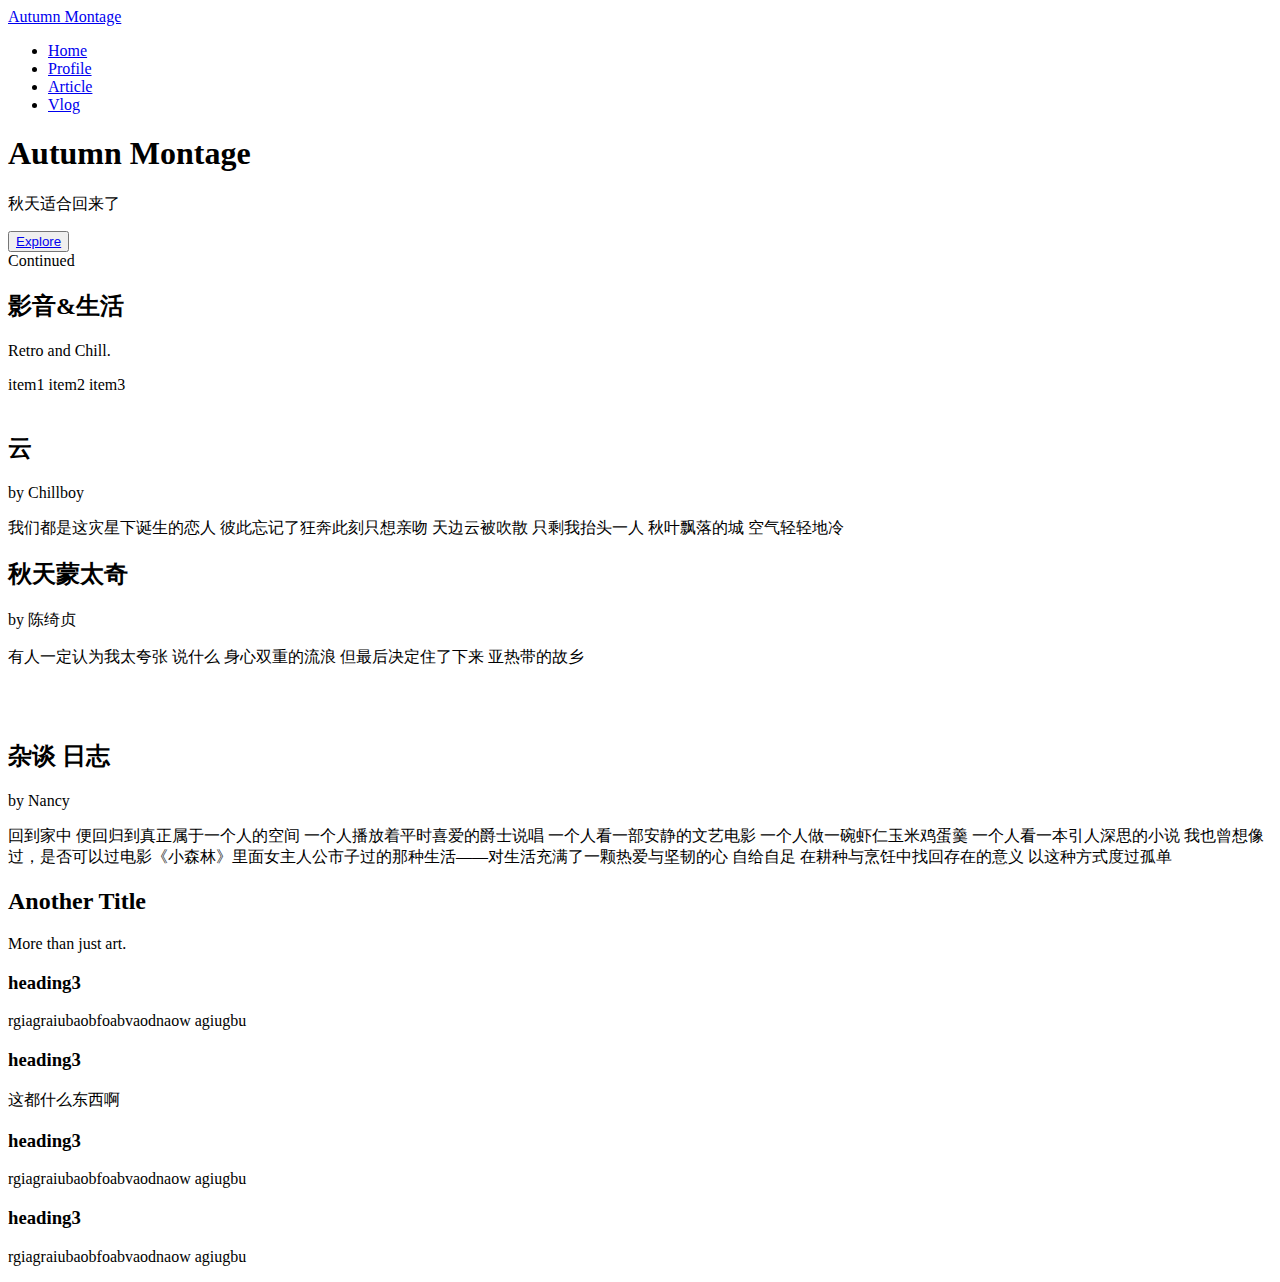
==== index.html @ 759fb3a3 "Add files via upload" ====
<!DOCTYPE html>
<html lang="en">
<head>
    <meta charset="UTF-8">
    <title>Nancy's Blog</title>
    <link rel="stylesheet" href="https://necolas.github.io/normalize.css/8.0.1/normalize.css">
    <link rel="stylesheet" href="css/main.css">

</head>
<body>
<header>
    <nav>
        <div class="logo"><a href="#">Autumn Montage</a></div>
        <ul>
            <li><a href="#" class="active">Home</a></li>
            <li><a href="#">Profile</a></li>
            <li><a href="#">Article</a></li>
            <li><a href="#">Vlog</a></li>

        </ul>

    </nav>
    <div id="banner">
        <div class="inner">
            <h1>Autumn Montage</h1>
            <p class="sub-heading">秋天适合回来了</p>
            <button><a href="http://mp.weixin.qq.com/mp/homepage?__biz=MzIyNTY3OTM2OA==&hid=1&sn=612f1a68f0b08efa92fd266baf75e84f&scene=18#wechat_redirect">Explore</a></button>
            <div class="more">
                Continued
            </div>
        </div>
    </div>

</header>
<div class = "content">
    <section class="green-section">
    <div class="wrapper">
        <div>
            <h2>影音&生活</h2>
            <div class="hr"></div>
            <p class="sub-heading">Retro and Chill.</p>
        </div>
        <div class="icon-group">
            <span class="icon">item1</span>
            <span class="icon">item2</span>
            <span class="icon">item3</span>
        </div>
    </div>
    </section>

    <section class="gray-section">
        <div class="article-preview">
            <div class="img-section">
                <img src="css/pictures/jazz.jpg" alt="">
            </div>
            <div class="text-section">
                <h2>云</h2>
                <div class="sub-heading">
                    by Chillboy
                </div>
                <p>
                    我们都是这灾星下诞生的恋人
                    彼此忘记了狂奔此刻只想亲吻
                    天边云被吹散 只剩我抬头一人
                    秋叶飘落的城 空气轻轻地冷
            </p>
            </div>
        </div>
        <div class="article-preview">
            <div class="text-section">
                <h2>秋天蒙太奇</h2>
                <div class="sub-heading">
                    by 陈绮贞
                </div>
                <p>有人一定认为我太夸张
                    说什么 身心双重的流浪
                    但最后决定住了下来
                    亚热带的故乡
                </p>
            </div>
            <div class="img-section">
                <img src="css/pictures/006.jpg" alt="">
            </div>
        </div>
        <div class="article-preview">
            <div class="img-section">
                <img src="css/pictures/littleforest.jpg" alt="">
            </div>
            <div class="text-section">
                <h2>杂谈 日志</h2>
                <div class="sub-heading">
                    by Nancy
                </div>
                <p>
                    回到家中 便回归到真正属于一个人的空间
                    一个人播放着平时喜爱的爵士说唱 一个人看一部安静的文艺电影
                    一个人做一碗虾仁玉米鸡蛋羹 一个人看一本引人深思的小说
                    我也曾想像过，是否可以过电影《小森林》里面女主人公市子过的那种生活——对生活充满了一颗热爱与坚韧的心
                    自给自足 在耕种与烹饪中找回存在的意义 以这种方式度过孤单
                </p>
            </div>
        </div>
    </section>
    <section class="purple-section">
        <div class="wrapper">
            <div class="heading-wrapper">
                <h2>Another Title</h2>
                <div class="hr">

                </div>
                <div class="sub-heading">
                    More than just art.
                </div>
                <div class="card-group clearfix">
                    <div class="card">
                        <h3>heading3</h3>
                        <p>rgiagraiubaobfoabvaodnaow agiugbu</p>
                    </div>
                    <div class="card">
                        <h3>heading3</h3>
                        <p>这都什么东西啊</p>
                    </div>
                    <div class="card">
                        <h3>heading3</h3>
                        <p>rgiagraiubaobfoabvaodnaow agiugbu</p>
                    </div>
                    <div class="card">
                        <h3>heading3</h3>
                        <p>rgiagraiubaobfoabvaodnaow agiugbu</p>
                    </div>
                </div>
            </div>
        </div>


    </section>


</div>
<footer>

</footer>
</body>
</html>
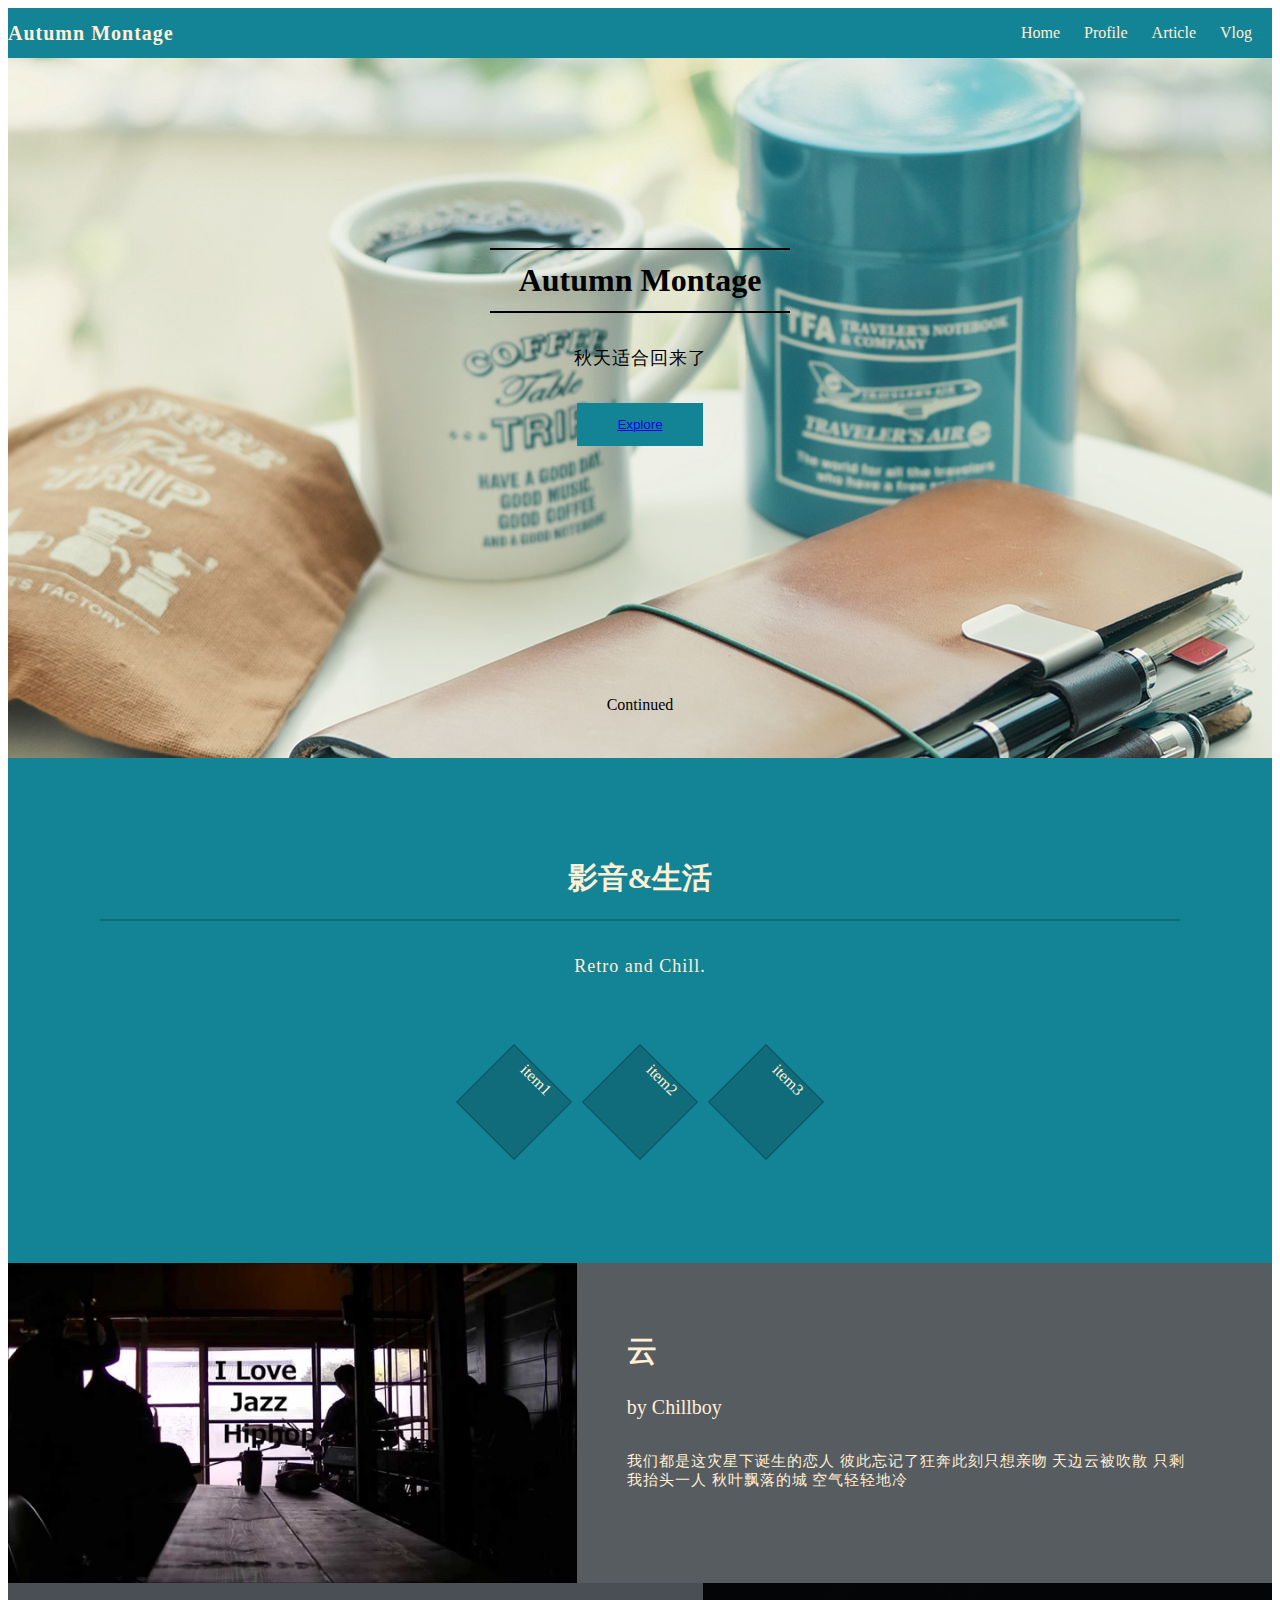
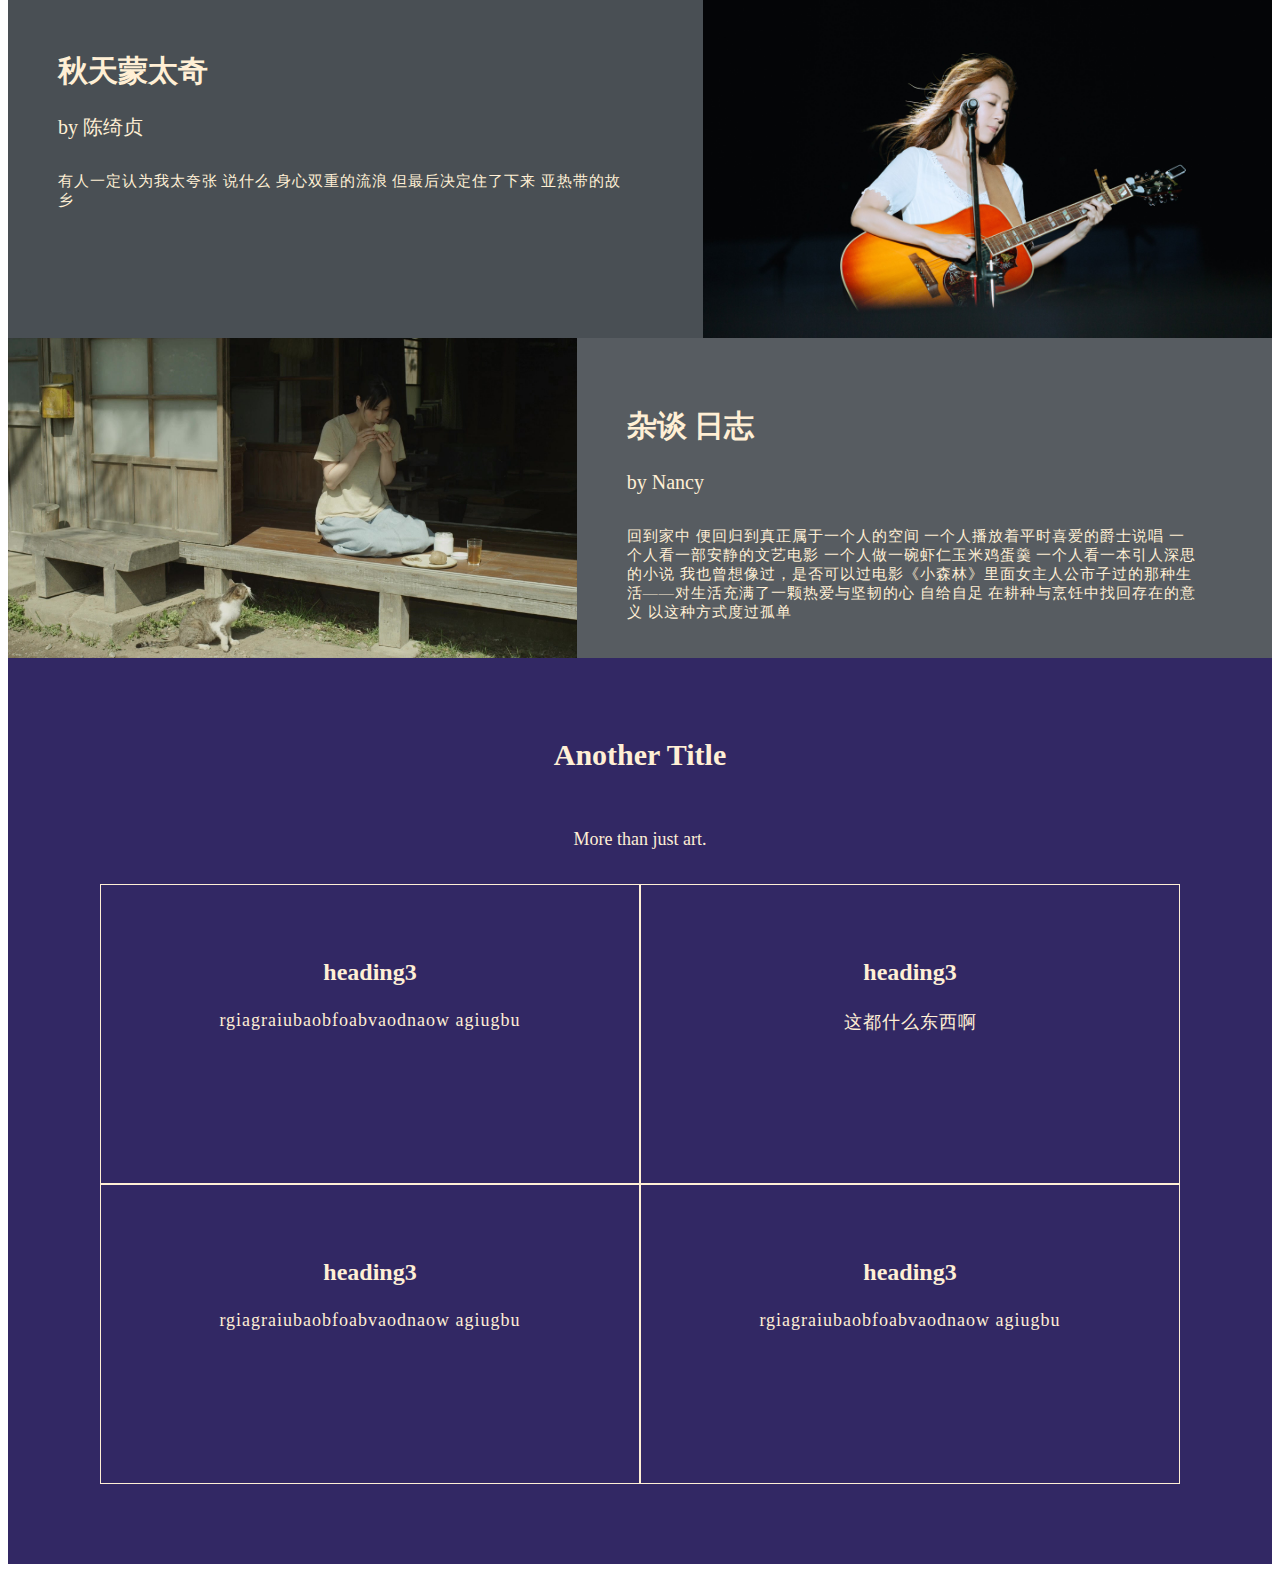
==== commit fd2cdaec: "Add files via upload" ====
--- a/index.html
+++ b/index.html
@@ -4,7 +4,7 @@
     <meta charset="UTF-8">
     <title>Nancy's Blog</title>
     <link rel="stylesheet" href="https://necolas.github.io/normalize.css/8.0.1/normalize.css">
-    <link rel="stylesheet" href="css/main.css">
+    <link rel="stylesheet" href="main.css">
 
 </head>
 <body>
@@ -51,7 +51,7 @@
     <section class="gray-section">
         <div class="article-preview">
             <div class="img-section">
-                <img src="css/pictures/jazz.jpg" alt="">
+                <img src="jazz.jpg" alt="">
             </div>
             <div class="text-section">
                 <h2>云</h2>
@@ -79,12 +79,12 @@
                 </p>
             </div>
             <div class="img-section">
-                <img src="css/pictures/006.jpg" alt="">
+                <img src="006.jpg" alt="">
             </div>
         </div>
         <div class="article-preview">
             <div class="img-section">
-                <img src="css/pictures/littleforest.jpg" alt="">
+                <img src="littleforest.jpg" alt="">
             </div>
             <div class="text-section">
                 <h2>杂谈 日志</h2>
--- a/main.css
+++ b/main.css
@@ -0,0 +1,216 @@
+.clearfix:after{
+    content: '';
+    display: block;
+    clear: both;
+}
+
+nav{
+    background: #138496;
+    height: 50px;
+}
+
+#banner{
+    background: url("pic1.jpg");
+    height: 700px;
+}
+
+nav ul{
+    list-style: none;
+    margin: 0;
+    float: right;
+}
+
+nav ul li, nav .logo
+{
+    display: inline-block;
+    line-height: 50px;
+    margin-right: 20px;
+
+}
+nav ul li a{
+    line-height: 50px;
+    text-decoration: none;
+    display: inline-block;
+    height: inherit;
+    color: papayawhip;
+}
+
+nav ul li.logo{
+    float: left;
+    padding: 20px;
+}
+
+#banner .inner{
+    max-width: 300px;
+    text-align: center;
+    margin: auto;
+    position: relative;
+    top: 190px;
+}
+
+#banner .inner h1, h2{
+    margin: 0;
+}
+button{
+    border: none;
+    background: #138496;
+    color: #b1dfbb;
+    padding: 10px;
+}
+
+#banner button{
+    padding: 14px 40px;
+
+}
+
+#banner .inner .more{
+    margin-top: 250px;
+}
+
+.sub-heading{
+    line-height: 30px;
+    margin: 30px 0;
+}
+
+.logo{
+    font-size: 20px;
+    font-weight: bold;
+    letter-spacing: 1px;
+}
+.logo a{
+    color: papayawhip;
+    text-decoration: none;
+}
+
+h1{
+   padding: 12px;
+    border-top: 2px solid black;
+    border-bottom: 2px solid black;
+}
+h2{
+    font-size: 30px;
+}
+h3{
+    font-size: 24px;
+
+}
+p{
+    font-size: 18px;
+    letter-spacing: 1px;
+}
+.hr{
+    width: 100%;
+    height: 2px;
+    margin: 20px auto;
+}
+
+.sub-heading{
+    font-size: 18px;
+
+}
+.green-section{
+    text-align: center;
+    background: #138496;
+    color: papayawhip;
+    padding: 100px 0;
+}
+
+.green-section .hr{
+    background: #106c7b;
+}
+
+.green-section .icon-group .icon{
+    display: inline-block;
+    width: 80px;
+    height: 80px;
+    background: #106c7b;
+    border: 1px solid #0c5460;
+    transform: rotate(45deg);
+    margin: 20px;
+
+}
+.icon-group{
+    margin-top: 60px;
+}
+.wrapper{
+    max-width: 1080px;
+    margin: 0 auto;
+}
+.gray-section{
+    background: #494f54;
+    color: papayawhip;
+}
+.gray-section .img-section{
+    width: 45%;
+
+}
+
+.img-section img{
+    width: 100%;
+}
+
+.gray-section .text-section{
+    width: 55%;
+}
+
+.article-preview > div{
+    float: left;
+    font-size: 0;
+}
+.article-preview:nth-child(odd){
+    background-color: rgba(255,255,255,0.08);
+}
+
+.article-preview:after{
+    content: '';
+    display: block;
+    clear: both;
+}
+.text-section{
+    position: relative;
+    top: 68px;
+    left: 50px;
+}
+
+.text-section h2{
+    margin-bottom: 20px;
+}
+.text-section .sub-heading{
+    font-size: 20px;
+    margin-top: 0;
+}
+
+.text-section p{
+    font-size: 15px;
+    letter-spacing: 1px;
+
+}
+
+.text-section > *{
+    max-width: 82%;
+                }
+
+.purple-section{
+    padding: 80px;
+    background: #322864;
+    color: papayawhip;
+}
+
+.purple-section .heading-wrapper{
+    text-align: center;
+}
+
+.purple-section .hr{
+    background: #322864;
+    width: 60%;
+}
+.card{
+    float: left;
+    width: 50%;
+    min-height: 300px;
+    padding: 50px;
+    -webkit-box-sizing: border-box;
+    -moz-box-sizing: border-box;
+    box-sizing: border-box;
+    border: 1px solid papayawhip;
+}
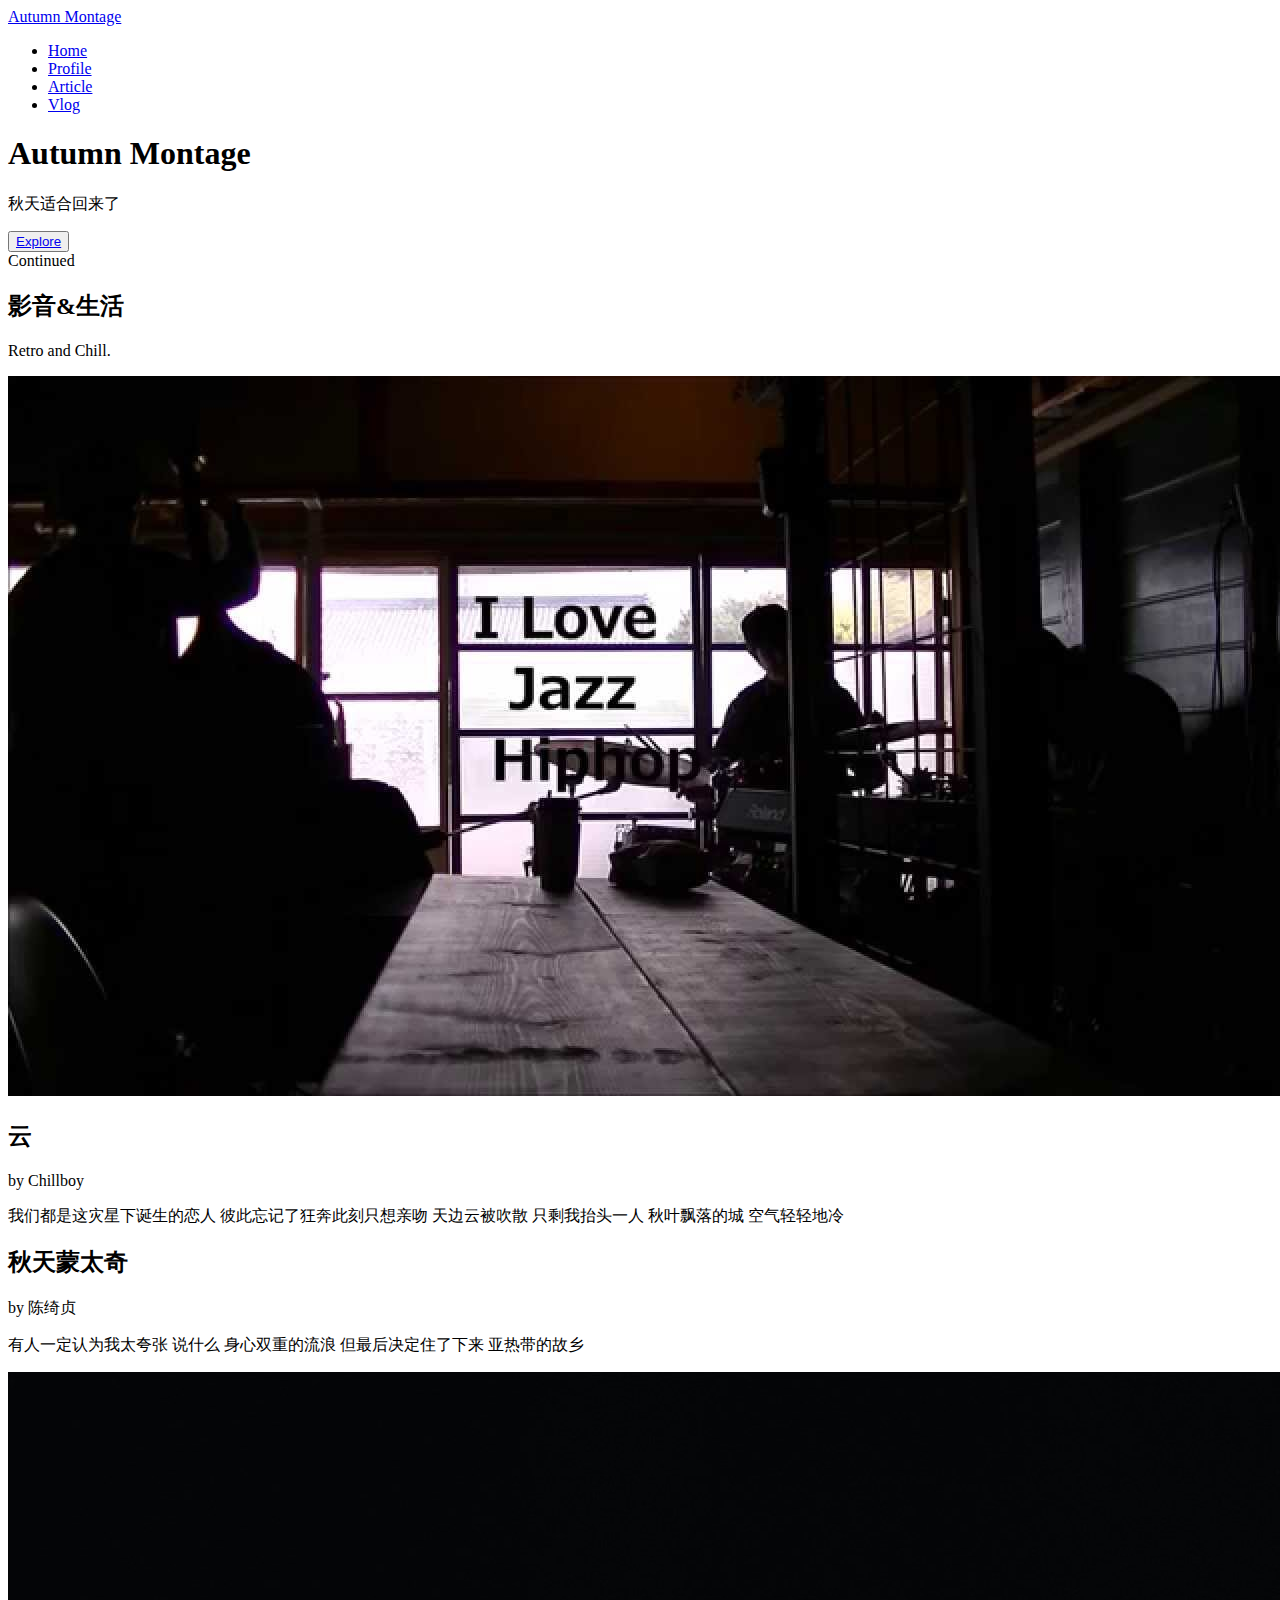
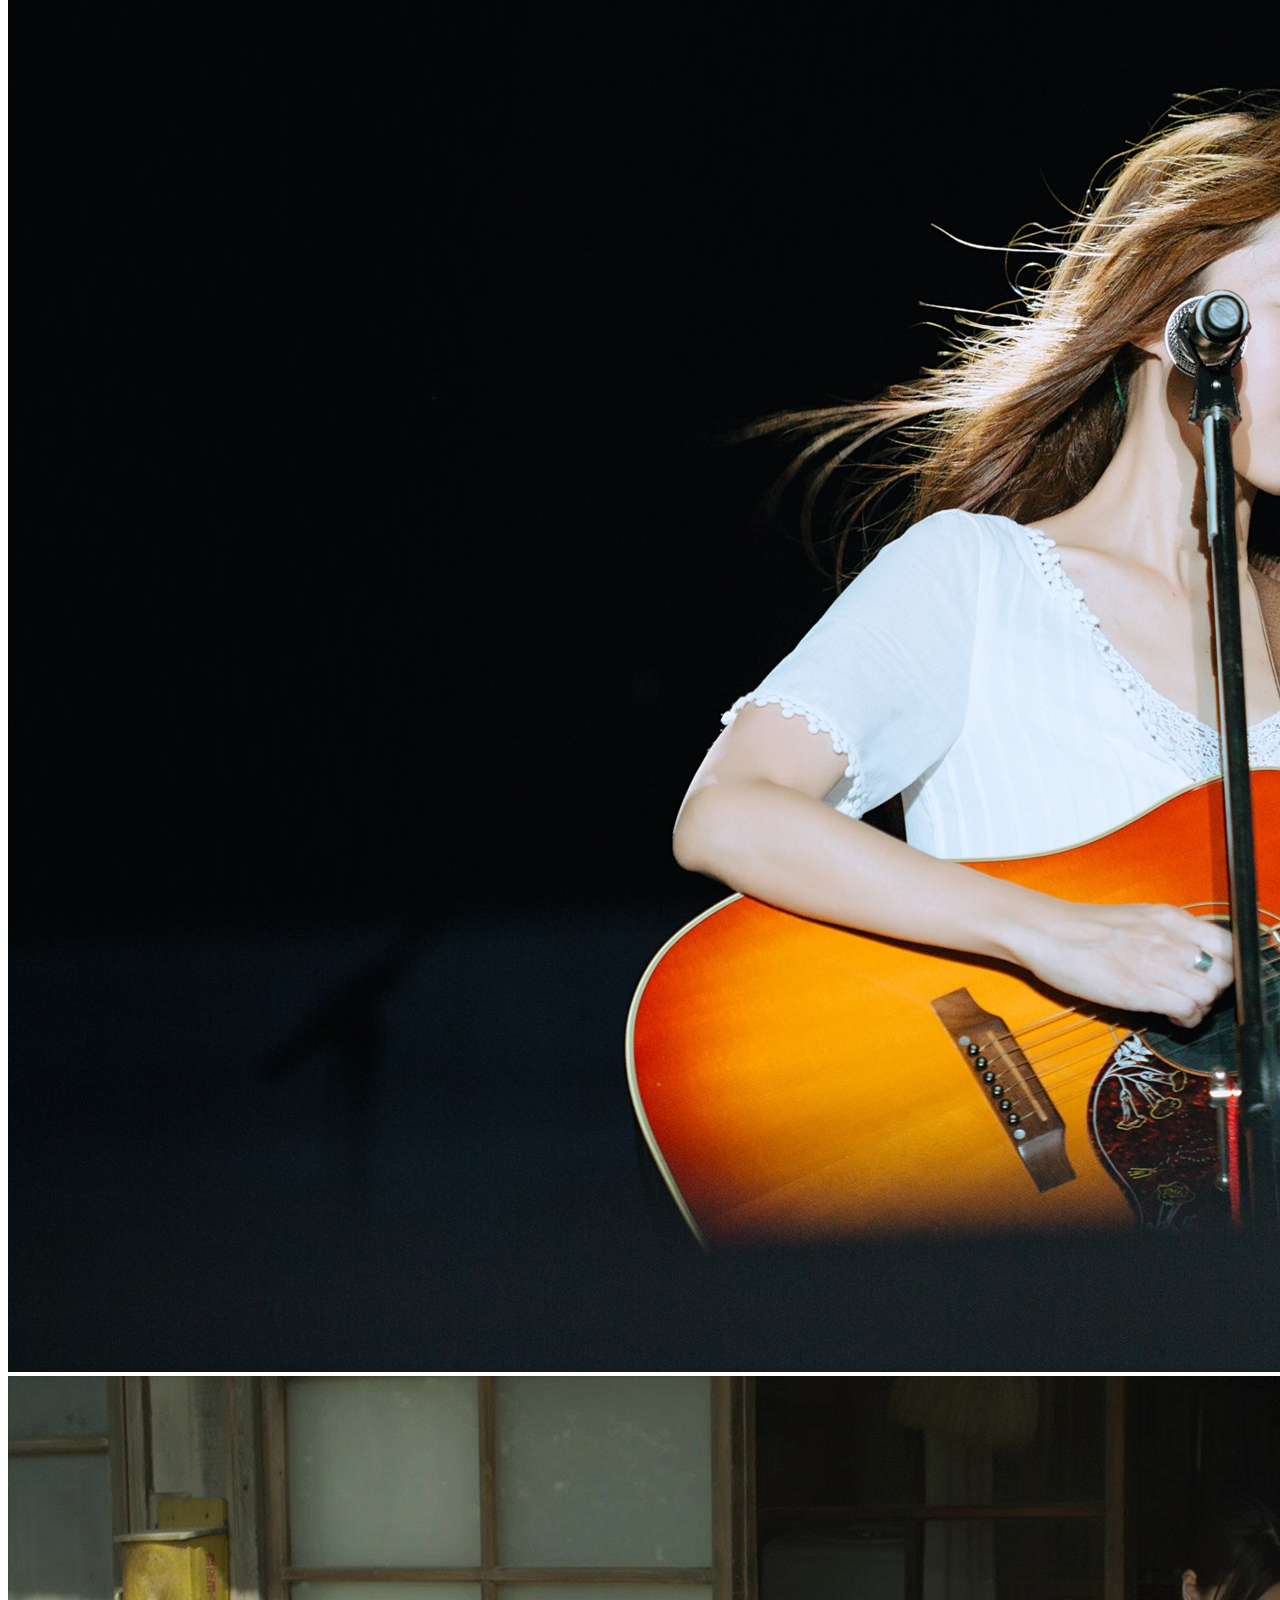
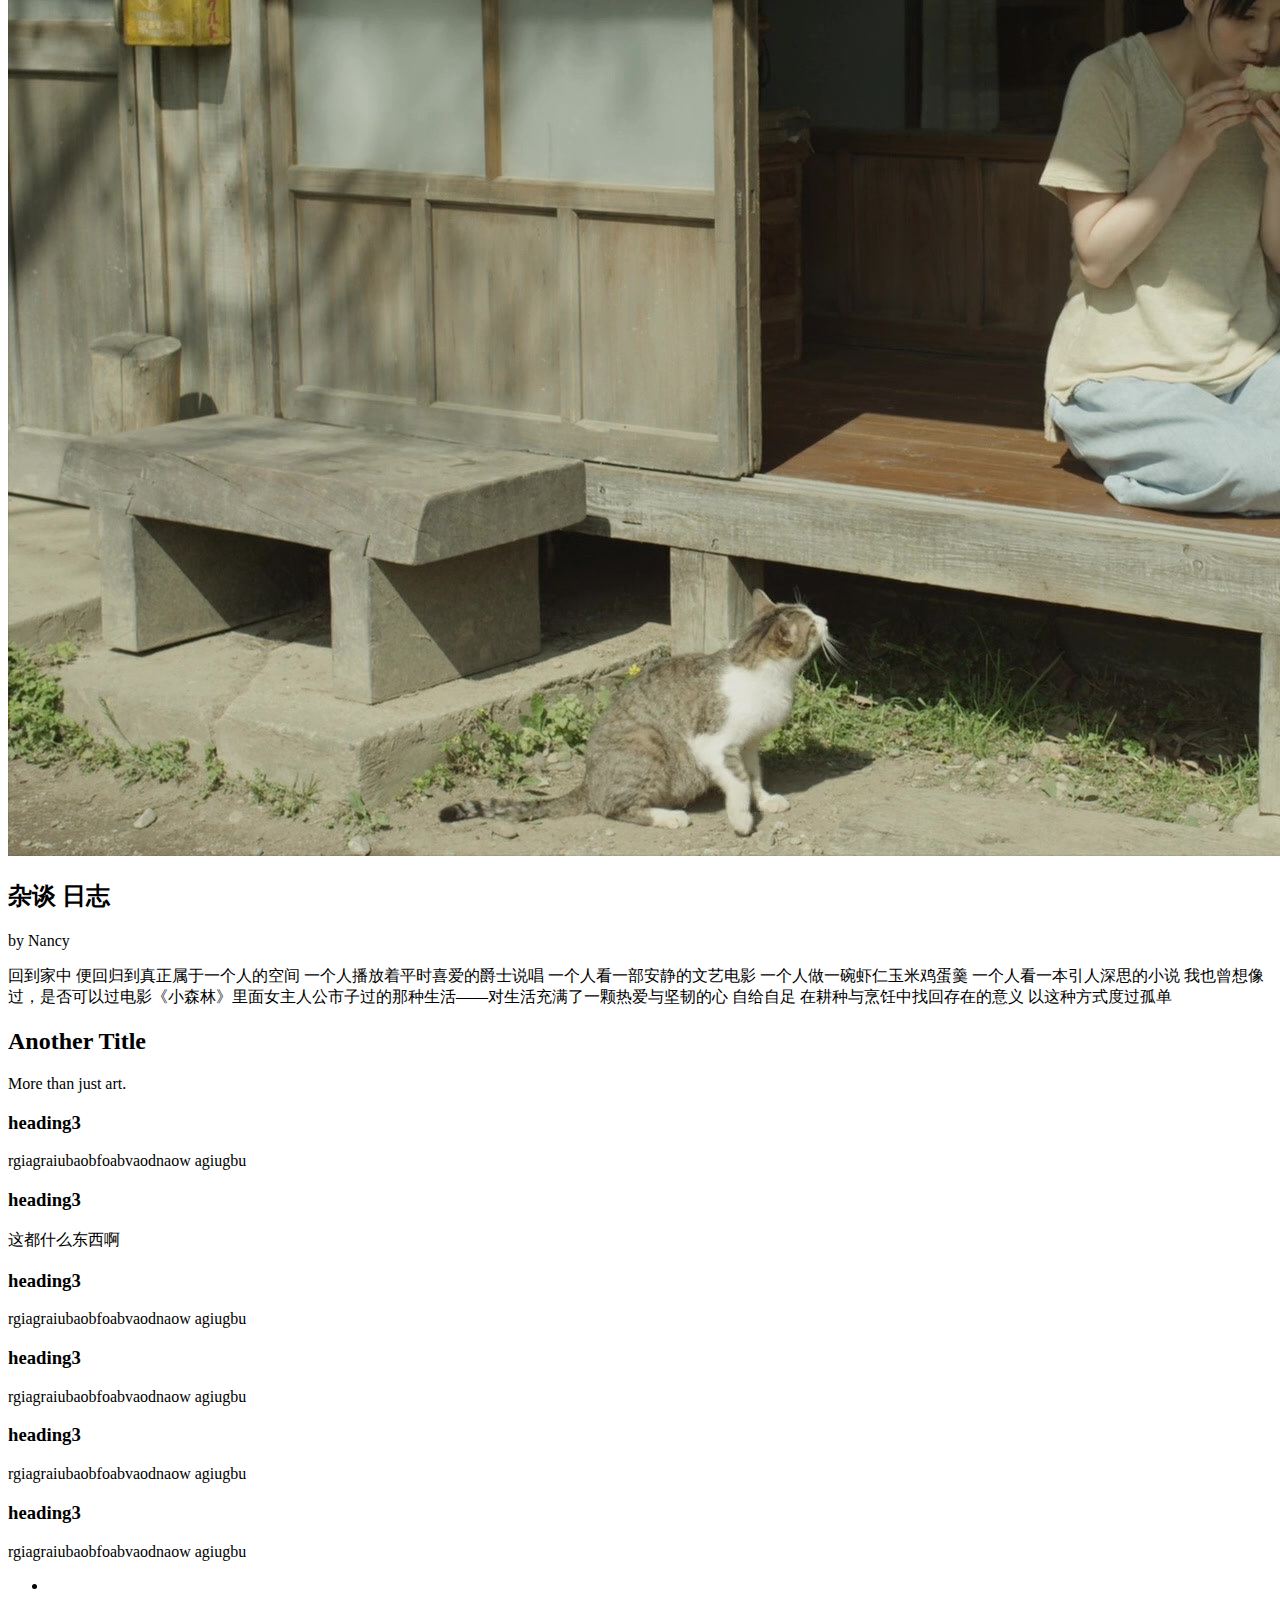
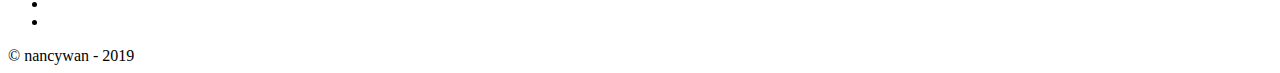
==== commit 0ec77f95: "Add files via upload" ====
--- a/index.html
+++ b/index.html
@@ -4,10 +4,11 @@
     <meta charset="UTF-8">
     <title>Nancy's Blog</title>
     <link rel="stylesheet" href="https://necolas.github.io/normalize.css/8.0.1/normalize.css">
-    <link rel="stylesheet" href="main.css">
-
+    <link rel="stylesheet" href="css/main.css">
+    <link rel="stylesheet" href="https://use.fontawesome.com/releases/v5.7.1/css/all.css" integrity="sha384-fnmOCqbTlWIlj8LyTjo7mOUStjsKC4pOpQbqyi7RrhN7udi9RwhKkMHpvLbHG9Sr" crossorigin="anonymous">
 </head>
 <body>
+<div class="main-wrapper">
 <header>
     <nav>
         <div class="logo"><a href="#">Autumn Montage</a></div>
@@ -28,6 +29,8 @@
             <div class="more">
                 Continued
             </div>
+            <span class="fas fa-angle-double-down"></span>
+
         </div>
     </div>
 
@@ -41,9 +44,9 @@
             <p class="sub-heading">Retro and Chill.</p>
         </div>
         <div class="icon-group">
-            <span class="icon">item1</span>
-            <span class="icon">item2</span>
-            <span class="icon">item3</span>
+            <span class="icon"><i class="fas fa-camera-retro"></i></span>
+            <span class="icon"><i class="fas fa-film"></i></span>
+            <span class="icon"><i class="fas fa-music"></i></span>
         </div>
     </div>
     </section>
@@ -128,6 +131,14 @@
                         <h3>heading3</h3>
                         <p>rgiagraiubaobfoabvaodnaow agiugbu</p>
                     </div>
+                    <div class="card">
+                        <h3>heading3</h3>
+                        <p>rgiagraiubaobfoabvaodnaow agiugbu</p>
+                    </div>
+                    <div class="card">
+                        <h3>heading3</h3>
+                        <p>rgiagraiubaobfoabvaodnaow agiugbu</p>
+                    </div>
                 </div>
             </div>
         </div>
@@ -138,7 +149,15 @@
 
 </div>
 <footer>
-
+    <ul class="share-group">
+        <li><i class="fas fa-camera-retro"></i></li><!-- this icon's 1) style prefix == fas and 2) icon name == igloo -->
+        <li><i class="fas fa-film"></i></li>
+        <li><i class="fas fa-music"></i></li>
+    </ul>
+    <div class="copyright">
+        &copy nancywan - 2019
+    </div>
 </footer>
+</div>
 </body>
 </html>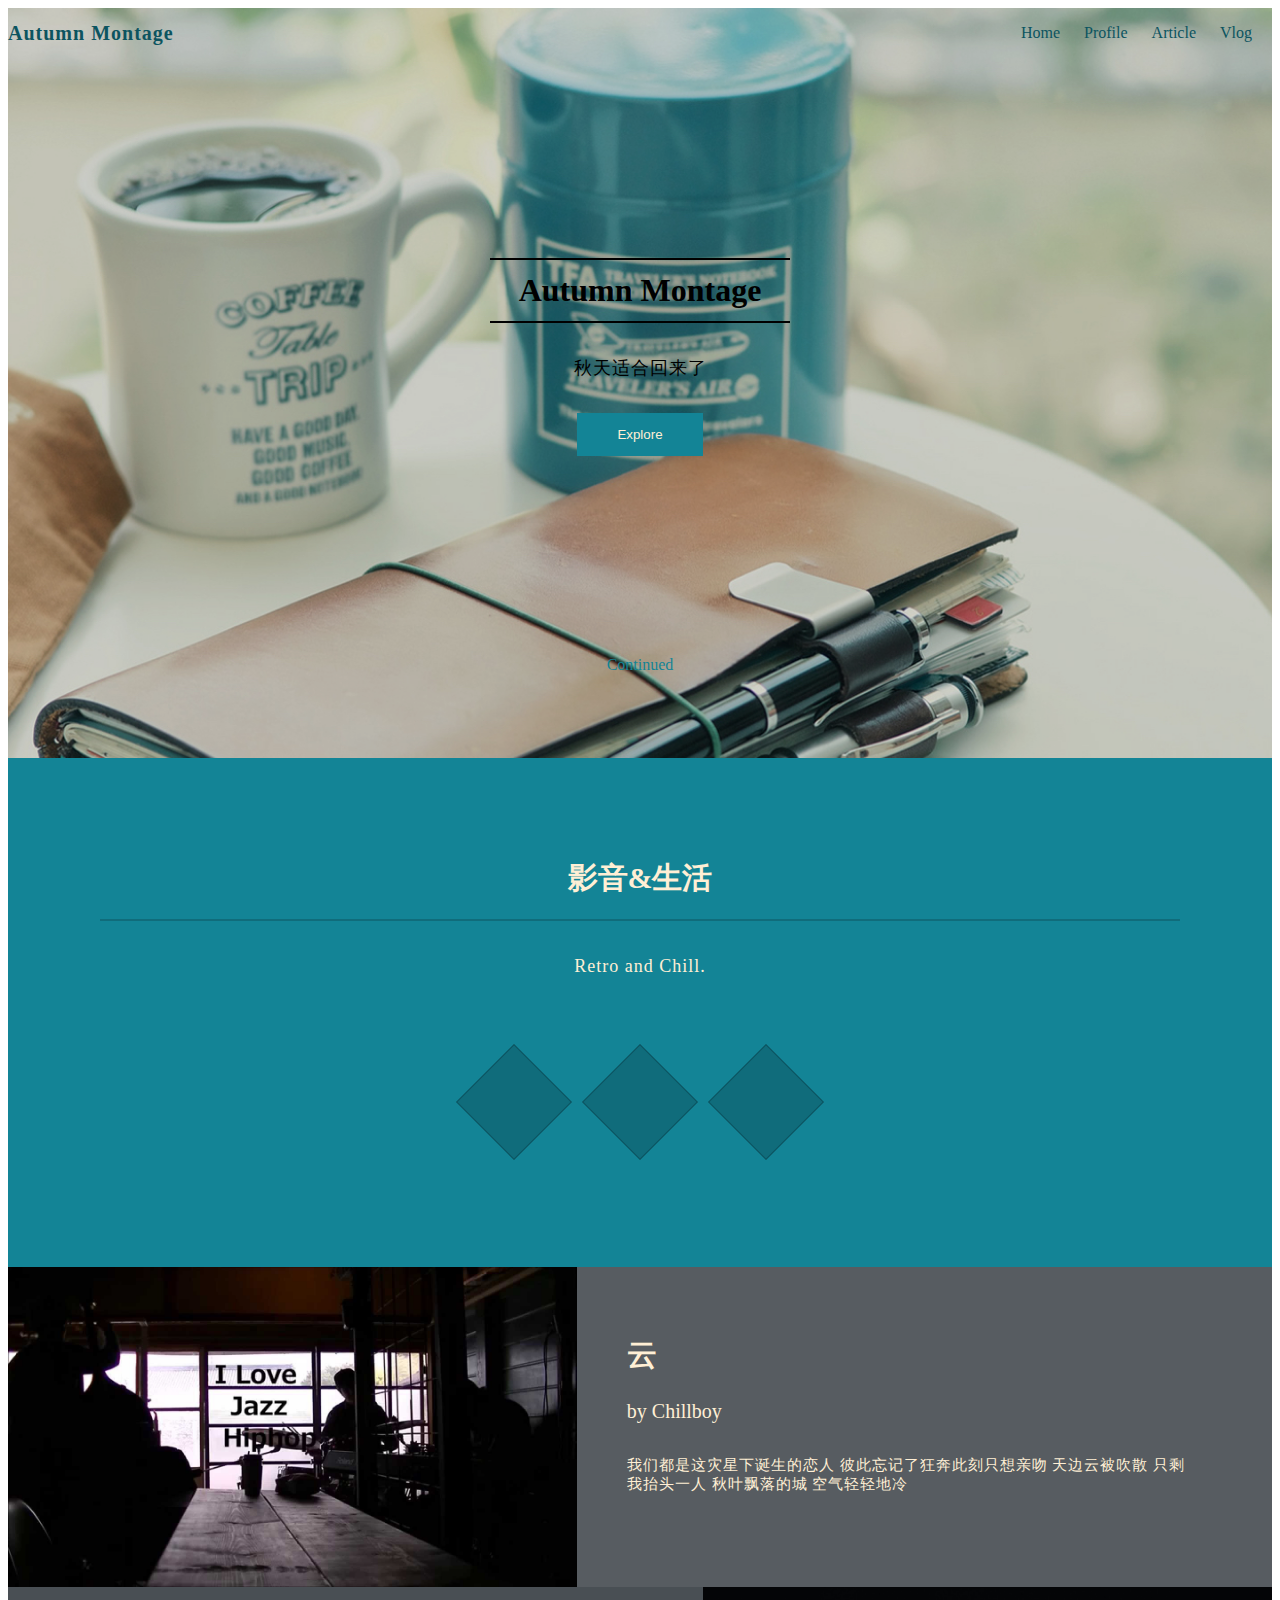
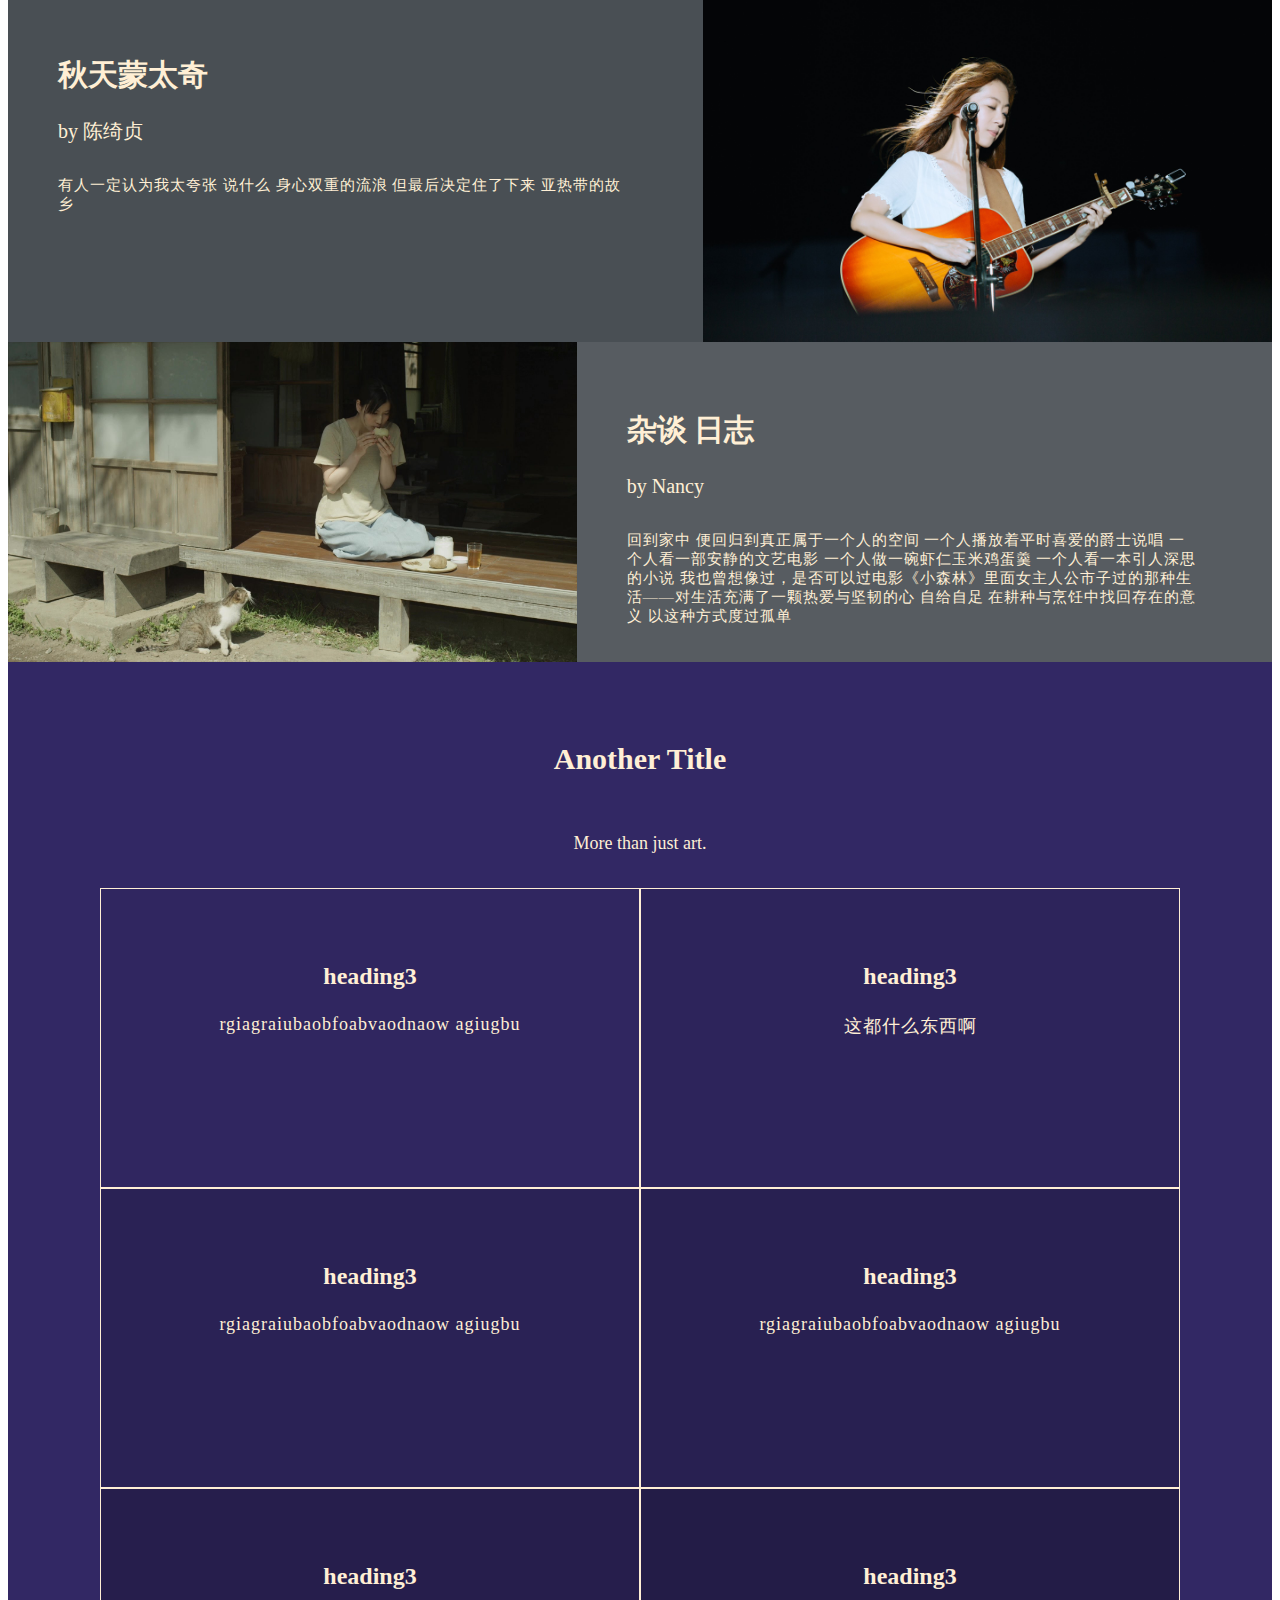
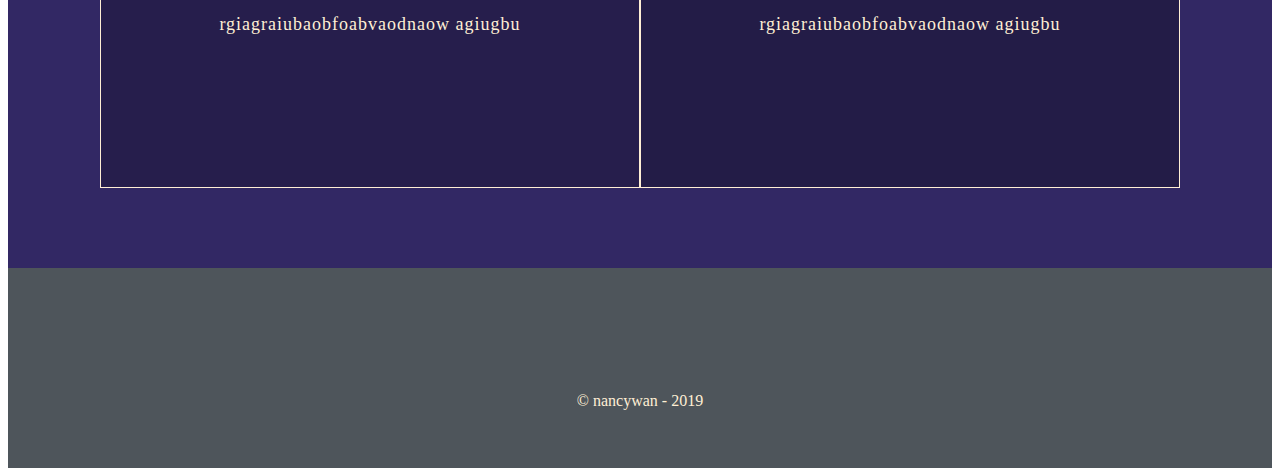
==== commit 4f0cfb40: "Add files via upload" ====
--- a/index.html
+++ b/index.html
@@ -4,7 +4,7 @@
     <meta charset="UTF-8">
     <title>Nancy's Blog</title>
     <link rel="stylesheet" href="https://necolas.github.io/normalize.css/8.0.1/normalize.css">
-    <link rel="stylesheet" href="css/main.css">
+    <link rel="stylesheet" href="main.css">
     <link rel="stylesheet" href="https://use.fontawesome.com/releases/v5.7.1/css/all.css" integrity="sha384-fnmOCqbTlWIlj8LyTjo7mOUStjsKC4pOpQbqyi7RrhN7udi9RwhKkMHpvLbHG9Sr" crossorigin="anonymous">
 </head>
 <body>
--- a/main.css
+++ b/main.css
@@ -0,0 +1,305 @@
+.clearfix:after{
+    content: '';
+    display: block;
+    clear: both;
+}
+ul{
+    margin: 0;
+}
+header{
+    background: rgba(0,0,0,0.15);
+}
+nav{
+    background: transparent;
+    height: 50px;
+}
+
+#banner{
+    background: transparent;
+    height: 700px;
+}
+
+nav ul{
+    list-style: none;
+    margin: 0;
+    float: right;
+}
+
+nav ul li, nav .logo
+{
+    display: inline-block;
+    line-height: 50px;
+    margin-right: 20px;
+
+}
+nav ul li a{
+    line-height: 50px;
+    text-decoration: none;
+    display: inline-block;
+    height: inherit;
+    color: #0c5460;
+}
+
+nav ul li.logo{
+    float: left;
+    padding: 20px;
+}
+
+#banner .inner{
+    max-width: 300px;
+    text-align: center;
+    margin: auto;
+    position: relative;
+    top: 190px;
+    padding: 10px;
+}
+
+#banner .inner h1, h2{
+    margin: 0;
+}
+button{
+    border: none;
+    background: #138496;
+    color: #b1dfbb;
+    padding: 10px;
+}
+button a{
+    text-decoration: none;
+    color: papayawhip;
+}
+
+#banner button{
+    padding: 14px 40px;
+
+}
+
+#banner .inner .more{
+    margin-top: 200px;
+    color: #138496;
+    font-size: 16px;
+
+}
+
+.fa-angle-double-down{
+    margin-top: 20px;
+    color: #138496;
+}
+
+.sub-heading{
+    line-height: 30px;
+    margin: 30px 0;
+}
+
+.logo{
+    font-size: 20px;
+    font-weight: bold;
+    letter-spacing: 1px;
+}
+.logo a{
+    color: #0c5460;
+    text-decoration: none;
+}
+
+h1{
+   padding: 12px;
+    border-top: 2px solid black;
+    border-bottom: 2px solid black;
+}
+h2{
+    font-size: 30px;
+}
+h3{
+    font-size: 24px;
+
+}
+p{
+    font-size: 18px;
+    letter-spacing: 1px;
+}
+.hr{
+    width: 100%;
+    height: 2px;
+    margin: 20px auto;
+}
+
+.sub-heading{
+    font-size: 18px;
+
+}
+.green-section{
+    text-align: center;
+    background: #138496;
+    color: papayawhip;
+    padding: 100px 0;
+}
+
+.green-section .hr{
+    background: #106c7b;
+}
+
+.green-section .icon-group .icon{
+    display: inline-block;
+    width: 80px;
+    height: 80px;
+    background: #106c7b;
+    border: 1px solid #0c5460;
+    transform: rotate(45deg);
+    margin: 20px;
+    text-align: center;
+}
+.icon-group{
+    margin-top: 60px;
+}
+.icon-group .icon .fa-camera-retro{
+    transform: rotate(315deg);
+    width: 270%;
+    height: 260%;
+}
+
+.icon-group .icon .fa-film{
+    transform: rotate(315deg);
+    width: 270%;
+    height: 260%;
+}
+.icon-group .icon .fa-music{
+    transform: rotate(315deg);
+    width: 270%;
+    height: 260%;
+}
+.wrapper{
+    max-width: 1080px;
+    margin: 0 auto;
+}
+.gray-section{
+    background: #494f54;
+    color: papayawhip;
+}
+.gray-section .img-section{
+    width: 45%;
+
+}
+
+.img-section img{
+    width: 100%;
+}
+
+.gray-section .text-section{
+    width: 55%;
+}
+
+.article-preview > div{
+    float: left;
+    font-size: 0;
+}
+.article-preview:nth-child(odd){
+    background-color: rgba(255,255,255,0.08);
+}
+
+.article-preview:after{
+    content: '';
+    display: block;
+    clear: both;
+}
+.text-section{
+    position: relative;
+    top: 68px;
+    left: 50px;
+}
+
+.text-section h2{
+    margin-bottom: 20px;
+}
+.text-section .sub-heading{
+    font-size: 20px;
+    margin-top: 0;
+}
+
+.text-section p{
+    font-size: 15px;
+    letter-spacing: 1px;
+
+}
+
+.text-section > *{
+    max-width: 82%;
+                }
+
+.purple-section{
+    padding: 80px;
+    background: #322864;
+    color: papayawhip;
+}
+
+.purple-section .heading-wrapper{
+    text-align: center;
+}
+
+.purple-section .hr{
+    background: #322864;
+    width: 60%;
+}
+.card{
+    float: left;
+    width: 50%;
+    min-height: 300px;
+    padding: 50px;
+    -webkit-box-sizing: border-box;
+    -moz-box-sizing: border-box;
+    box-sizing: border-box;
+    border: 1px solid papayawhip;
+}
+
+.card:first-child
+{
+    background: rgba(0,0,0,0.04);
+}
+
+.card:nth-child(2){
+    background: rgba(0,0,0,0.09);
+}
+
+.card:nth-child(3){
+    background: rgba(0,0,0,0.14);
+}
+
+.card:nth-child(4){
+    background: rgba(0,0,0,0.19);
+}
+
+.card:nth-child(5){
+    background: rgba(0,0,0,0.24);
+}
+
+.card:nth-child(6){
+    background: rgba(0,0,0,0.29);
+}
+footer{
+    background: #4e555b;
+    color: papayawhip;
+    min-height: 200px;
+    text-align: center;
+
+}
+
+ul.share-group{
+    display: block;
+    width: 1080px;
+    margin: 0 auto;
+    padding: 50px;
+}
+.share-group li{
+    display: inline-block;
+    padding: 10px;
+}
+
+.copyright{
+    padding-bottom: 20px;
+}
+
+.main-wrapper{
+    background: #444 url("pic1.jpg");
+    background-attachment: fixed;
+    background-repeat: no-repeat;
+    background-size: cover;
+    background-position: center center;
+}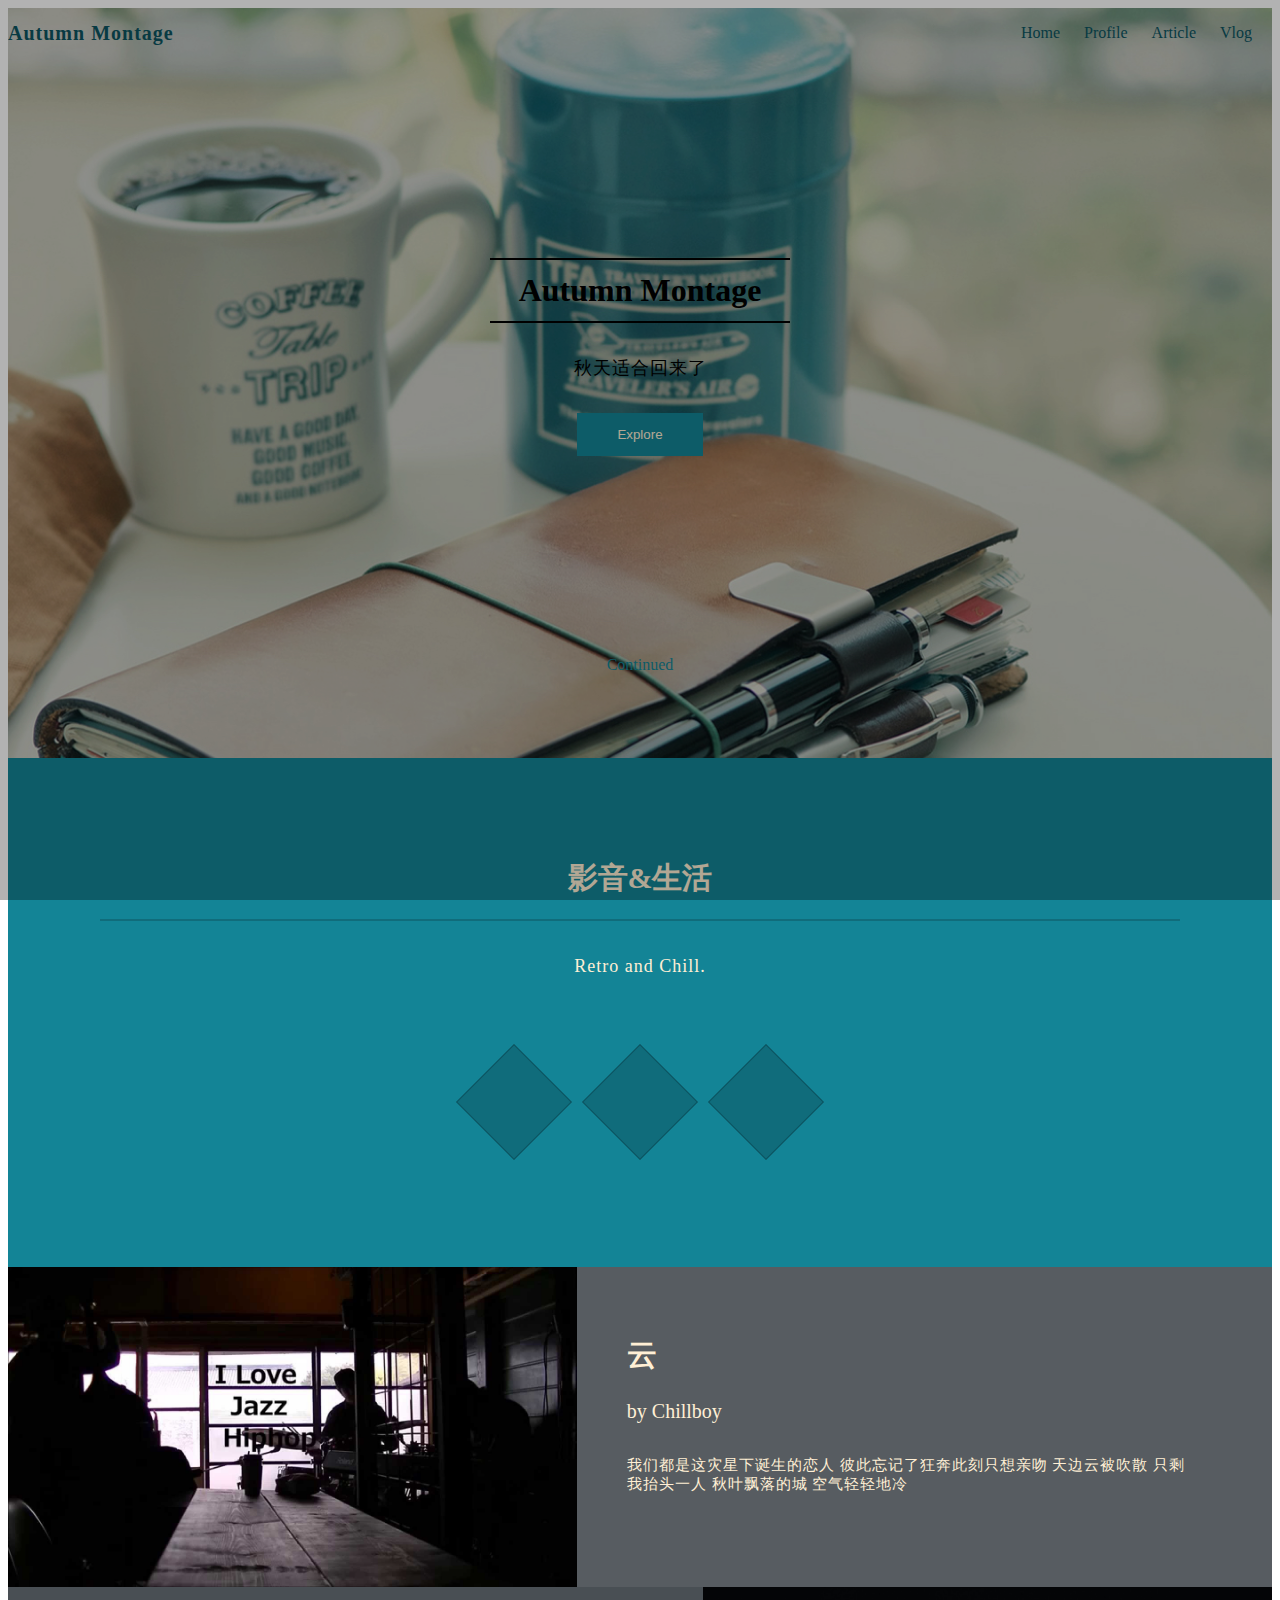
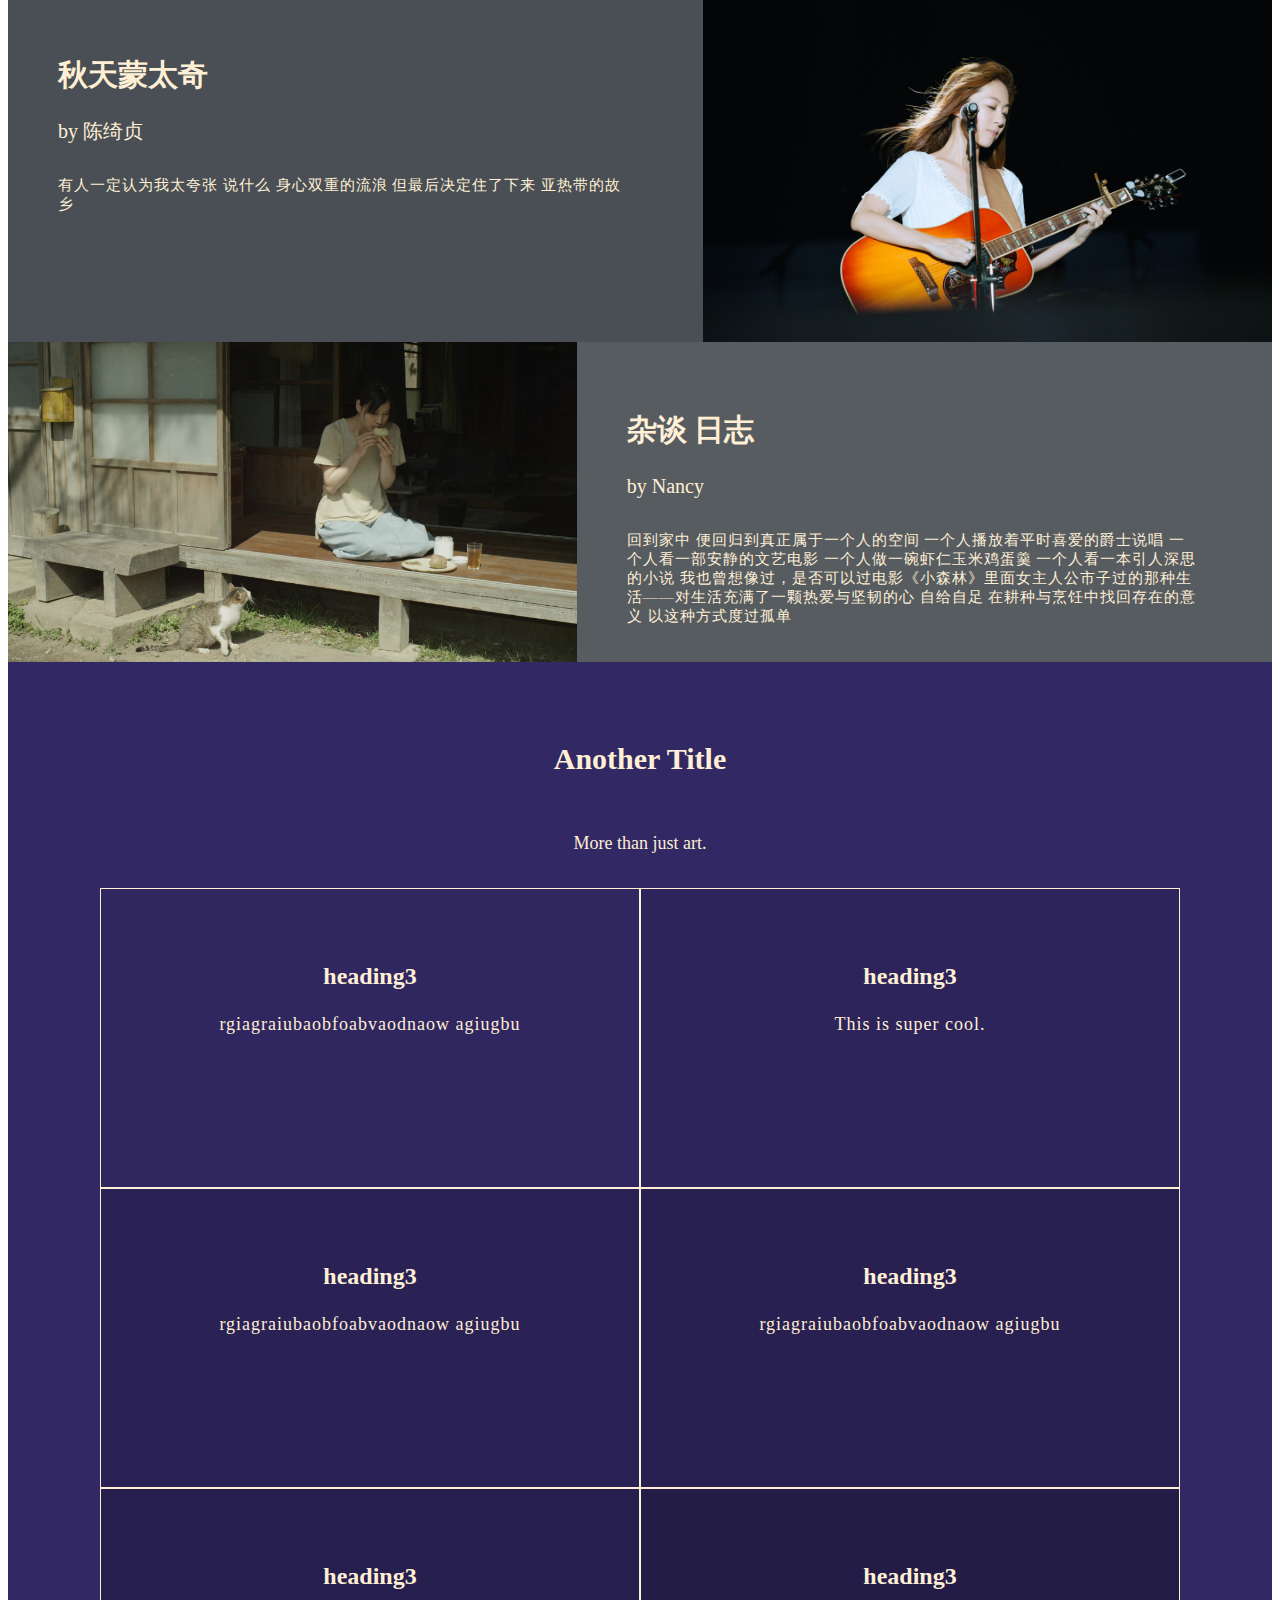
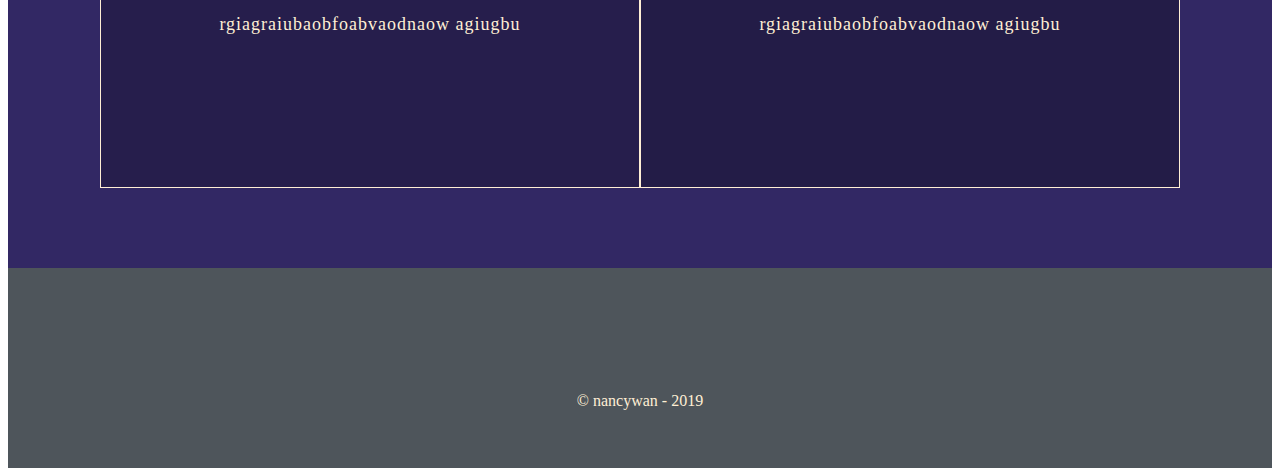
==== commit f349c7c1: "Add files via upload" ====
--- a/index.html
+++ b/index.html
@@ -16,7 +16,7 @@
             <li><a href="#" class="active">Home</a></li>
             <li><a href="#">Profile</a></li>
             <li><a href="#">Article</a></li>
-            <li><a href="#">Vlog</a></li>
+            <li id="sidebar_trigger"><a href="#">Vlog</a></li>
 
         </ul>
 
@@ -121,7 +121,7 @@
                     </div>
                     <div class="card">
                         <h3>heading3</h3>
-                        <p>这都什么东西啊</p>
+                        <p>This is super cool.</p>
                     </div>
                     <div class="card">
                         <h3>heading3</h3>
@@ -158,6 +158,18 @@
         &copy nancywan - 2019
     </div>
 </footer>
+    <div class="mask"></div>
+    <div id="sidebar">
+        <ul>
+            <li><a href="#">item1</a></li>
+            <li><a href="#">item2</a></li>
+            <li><a href="#">item3</a></li>
+            <li><a href="#">item4</a></li>
+            <li><a href="#">item5</a></li>
+        </ul>
+    </div>
+    <script src="jquery.js"></script>
+    <script src="main.js"></script>
 </div>
 </body>
 </html>--- a/main.css
+++ b/main.css
@@ -302,4 +302,43 @@
     background-repeat: no-repeat;
     background-size: cover;
     background-position: center center;
+    overflow: hidden;
+}
+
+#sidebar{
+    display: none;
+    position: fixed;
+    top: 0;
+    right: 0;
+    bottom: 0;
+    width: 300px;
+    background: #0c5460;
+    padding: 20px 0;
+    transition: right 0.5s;
+}
+.mask{
+    position: fixed;
+    top: 0;
+    bottom: 0;
+    right: -300px;
+    left: 0;
+    background: rgba(0,0,0,0.3);
+}
+#sidebar ul{
+    list-style: none;
+    padding: 0;
+    margin: 0;
+
+}
+
+#sidebar ul a{
+    text-decoration: none;
+    width: 100%;
+    color: papayawhip;
+    padding: 10px 30px;
+    display: inline-block;
+}
+
+#sidebar ul a:hover{
+    background: #117a8b;
 }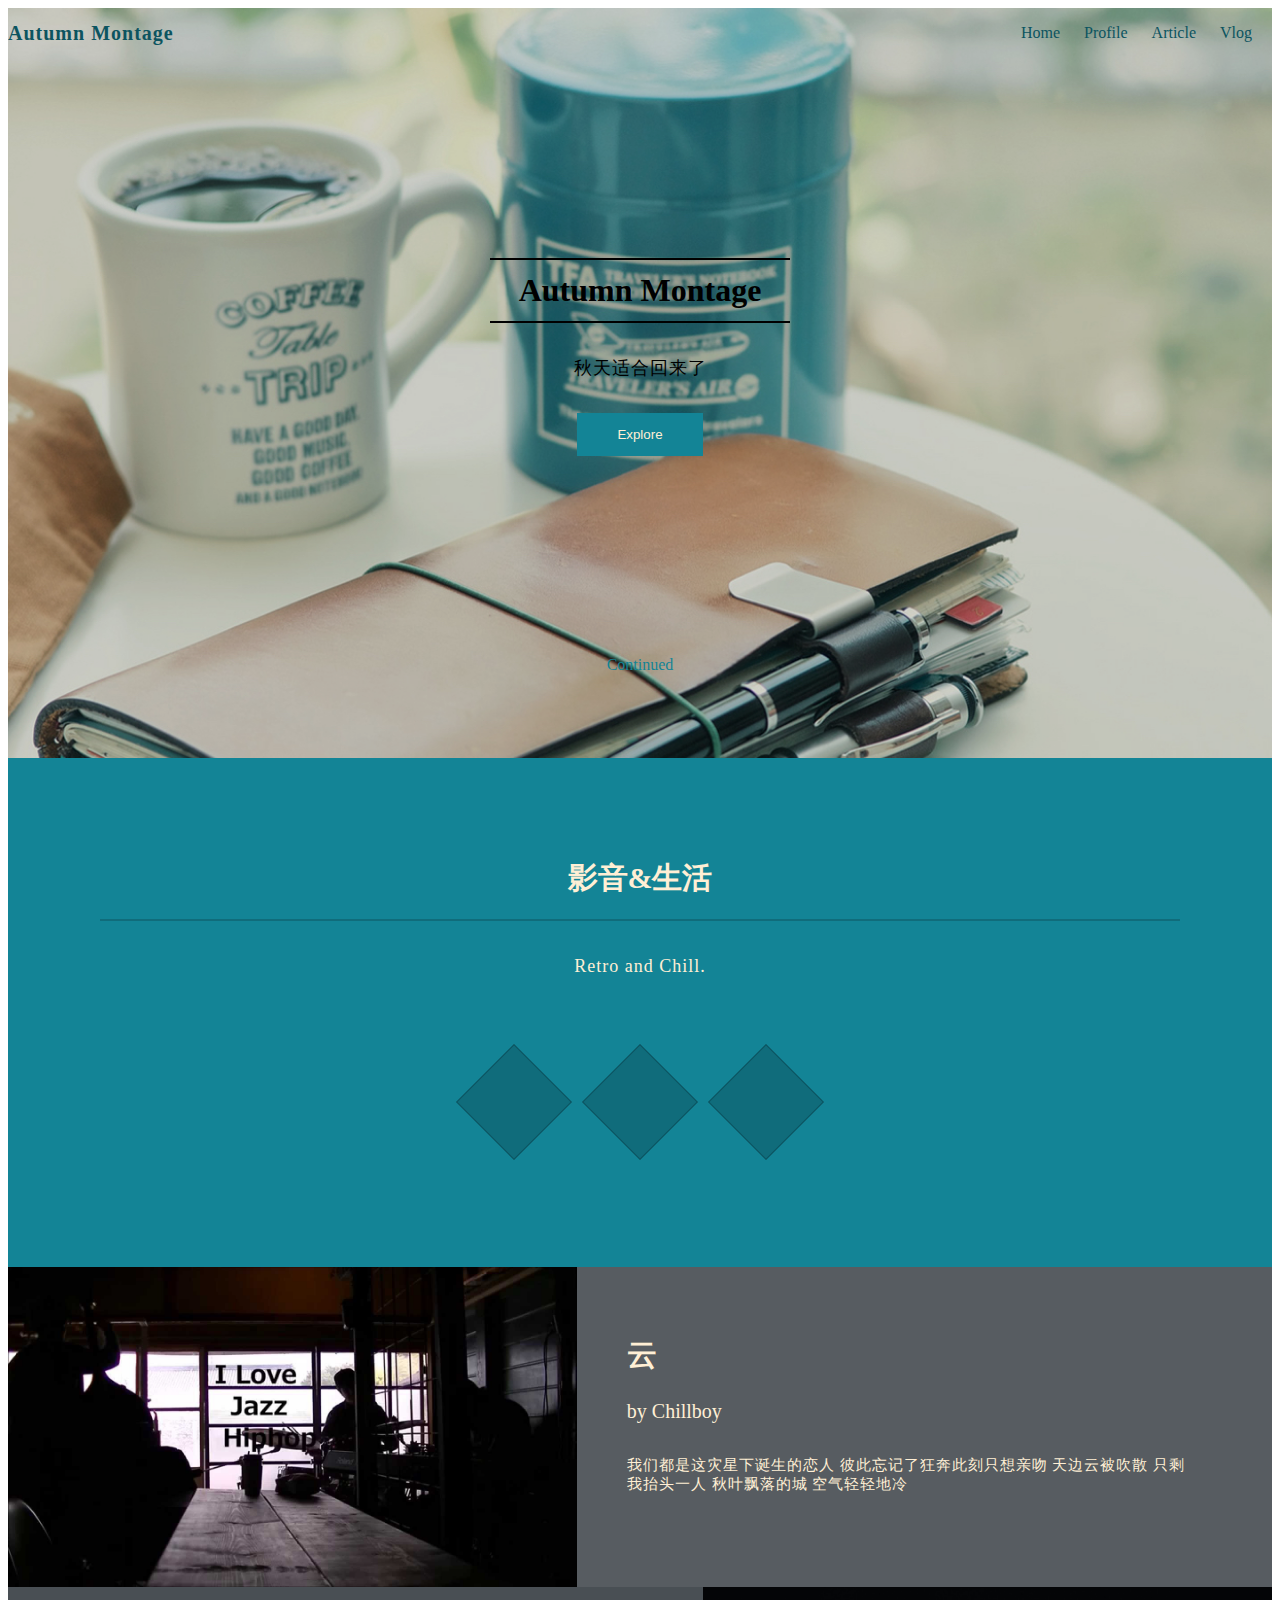
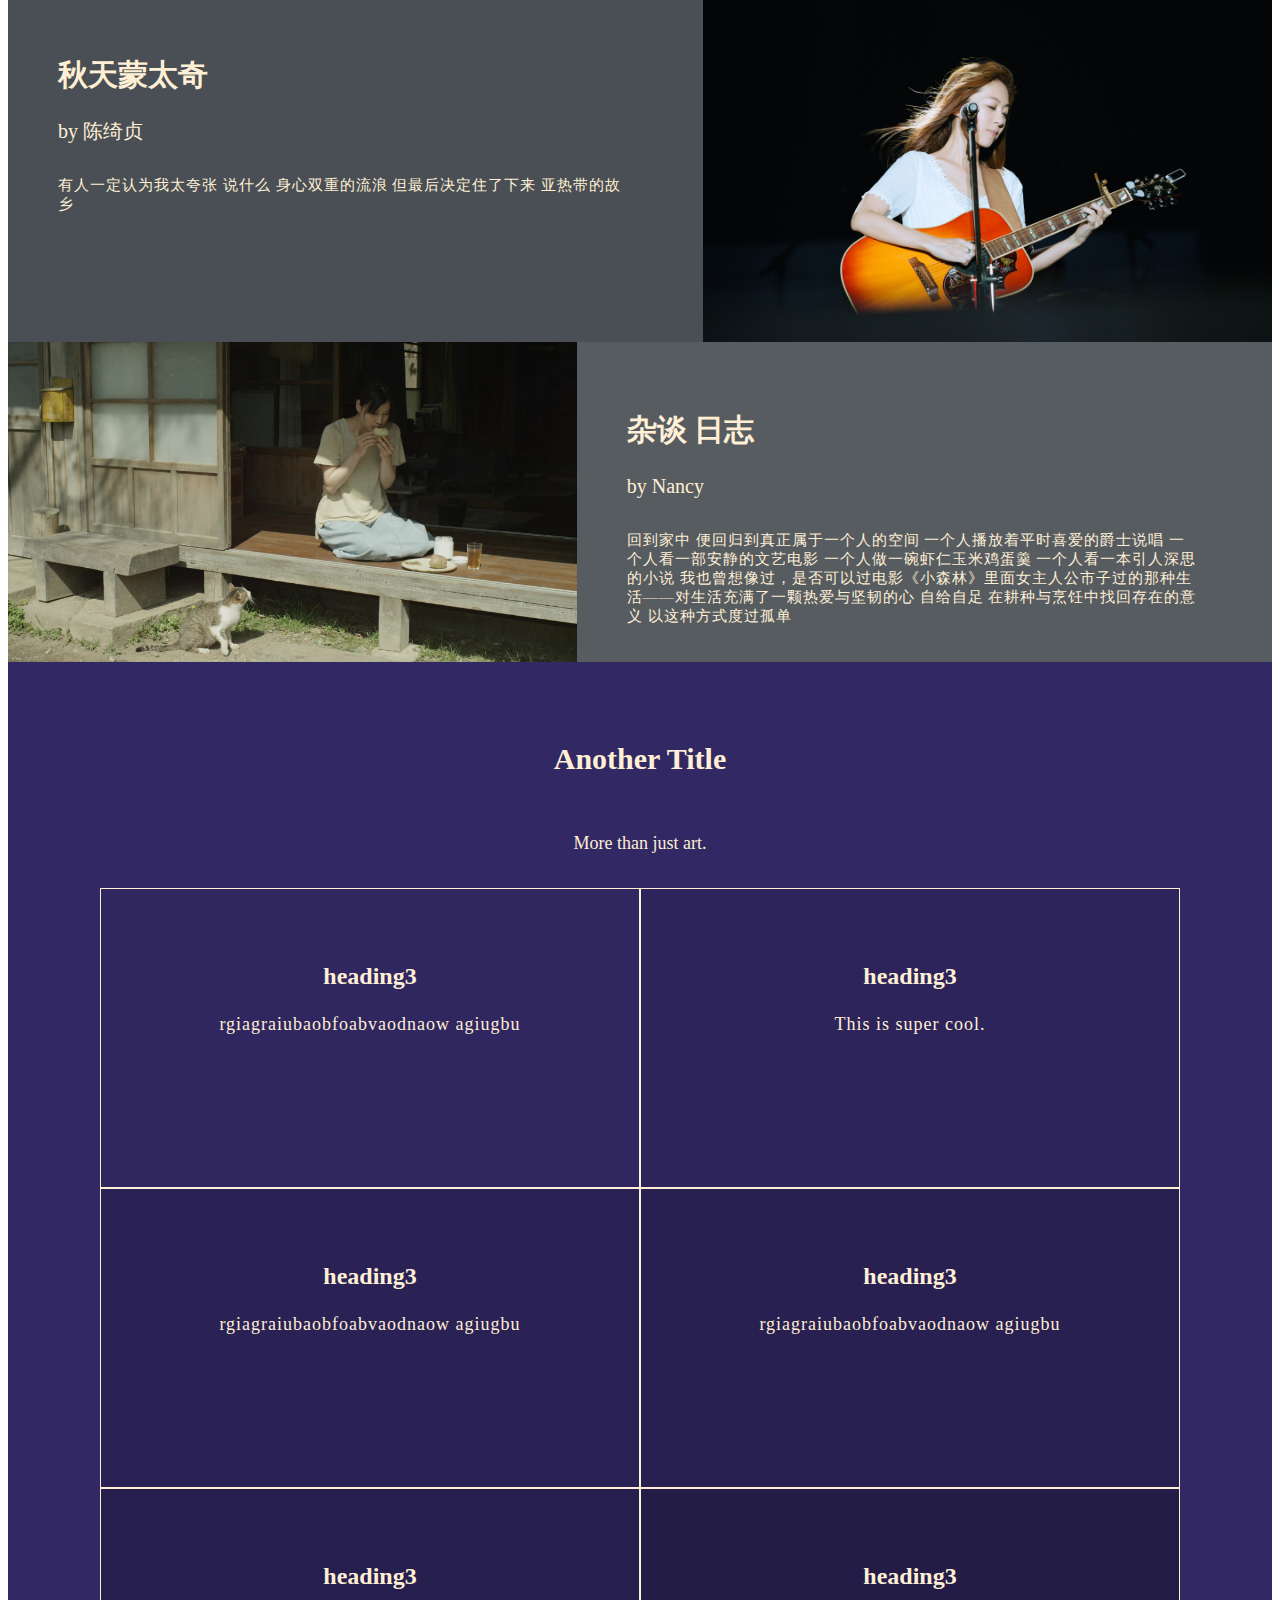
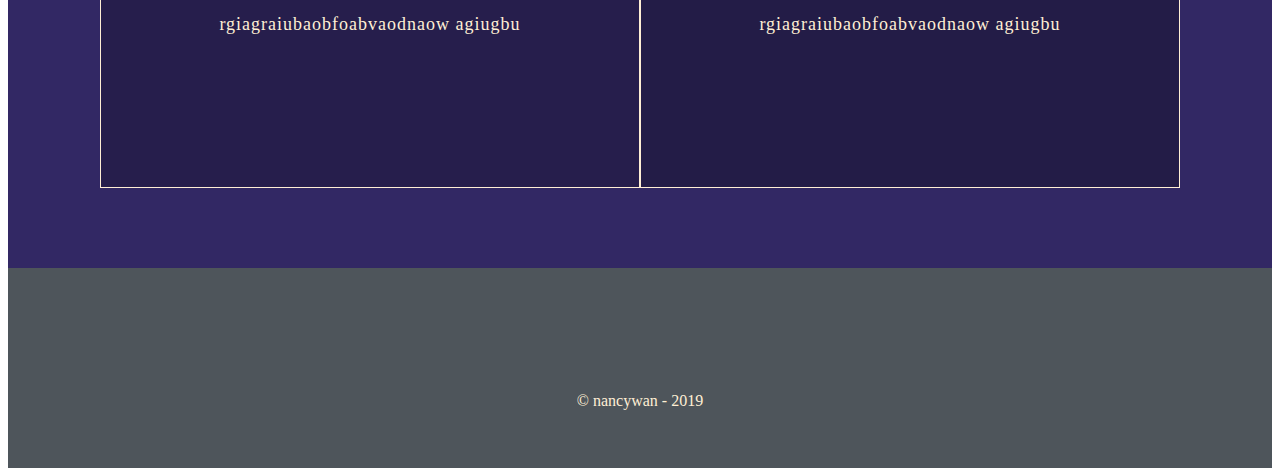
==== commit b0703d21: "Add files via upload" ====
--- a/index.html
+++ b/index.html
@@ -168,6 +168,7 @@
             <li><a href="#">item5</a></li>
         </ul>
     </div>
+    <button class="back-to-top">back to top</button>
     <script src="jquery.js"></script>
     <script src="main.js"></script>
 </div>
--- a/main.css
+++ b/main.css
@@ -306,10 +306,9 @@
 }
 
 #sidebar{
-    display: none;
     position: fixed;
     top: 0;
-    right: 0;
+    right: -300px;
     bottom: 0;
     width: 300px;
     background: #0c5460;
@@ -317,10 +316,11 @@
     transition: right 0.5s;
 }
 .mask{
+    display: none;
     position: fixed;
     top: 0;
     bottom: 0;
-    right: -300px;
+    right: 0;
     left: 0;
     background: rgba(0,0,0,0.3);
 }
@@ -341,4 +341,11 @@
 
 #sidebar ul a:hover{
     background: #117a8b;
+}
+
+.back-to-top{
+    position: fixed;
+    bottom: 30px;
+    right: 30px;
+    border: 1px solid #b1dfbb;
 }